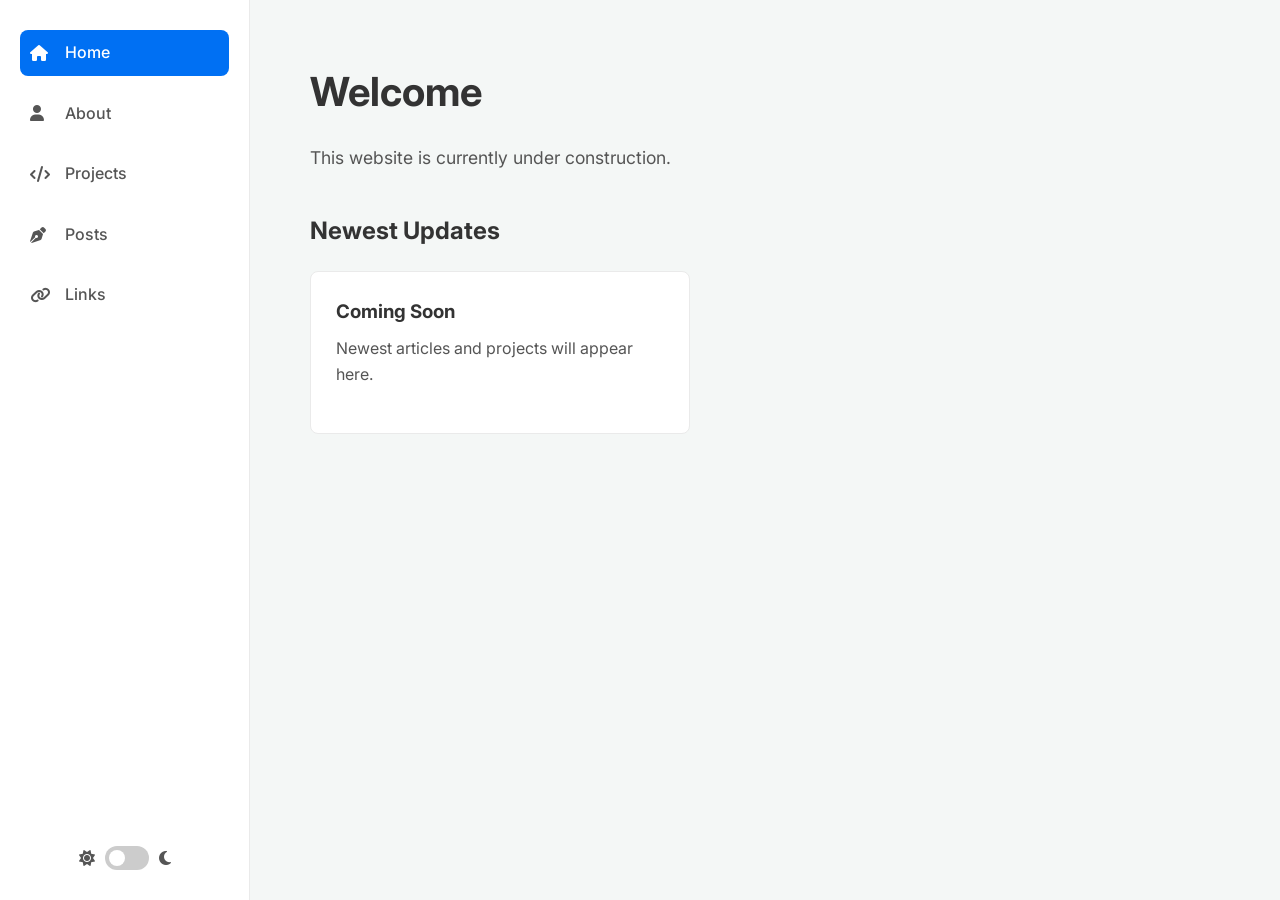
==== index.html @ da0a3afa "update" ====
<!DOCTYPE html>
<html lang="en">
<head>
    <meta charset="UTF-8">
    <meta name="viewport" content="width=device-width, initial-scale=1.0">
    <title>Mischou01 | Portfolio</title>
    <link rel="stylesheet" href="style.css">
    <!-- Google Fonts for a modern look -->
    <link href="https://fonts.googleapis.com/css2?family=Inter:wght@400;500;600;700&display=swap" rel="stylesheet">
    <!-- FontAwesome for icons -->
    <link rel="stylesheet" href="https://cdnjs.cloudflare.com/ajax/libs/font-awesome/6.4.0/css/all.min.css">
</head>
<body>
    <div class="app-container">
        <!-- Sidebar Navigation -->
        <nav class="sidebar">
            
            <ul class="nav-links">
                <li><a href="#" class="nav-btn active" data-target="home"><i class="fas fa-home"></i> Home</a></li>
                <li><a href="#" class="nav-btn" data-target="about"><i class="fas fa-user"></i> About</a></li>
                <li><a href="#" class="nav-btn" data-target="projects"><i class="fas fa-code"></i> Projects</a></li>
                <li><a href="#" class="nav-btn" data-target="posts"><i class="fas fa-pen-nib"></i> Posts</a></li>
                <li><a href="#" class="nav-btn" data-target="links"><i class="fas fa-link"></i> Links</a></li>
            </ul>

            <div class="theme-switch-wrapper">
                <i class="fas fa-sun"></i>
                <label class="theme-switch" for="checkbox">
                    <input type="checkbox" id="checkbox" />
                    <div class="slider round"></div>
                </label>
                <i class="fas fa-moon"></i>
            </div>
        </nav>

        <!-- Main Content Area -->
        <main class="content">
            <section id="home" class="active-section">
                <h1>Welcome</h1>
                <p>This website is currently under construction.</p>
                
                <h2 style="margin-top: 40px; margin-bottom: 20px;">Newest Updates</h2>
                <div class="card-grid">
                    <div class="card">
                        <h3>Coming Soon</h3>
                        <p>Newest articles and projects will appear here.</p>
                    </div>
                </div>
            </section>

            <section id="about" class="hidden-section">
                <h1>About Me</h1>
                <p>I build things. Check back soon for more details, might show some projects!</p>
		<p>I might even add some actual About - info some day...<p>
            </section>

            <section id="projects" class="hidden-section">
                <h1>My Projects</h1>
                <div class="card-grid">
                    <!--  <div class="card"> !
                        <h3>GitHub Repo</h3>
                        <p>You can directly link a tile to an external repository.</p>
                        <a href="https://github.com/mischou01/repo-name-or-so" target="_blank" class="card-link">View on GitHub &rarr;</a>
                    </div>
		    --> 
                </div>
            </section>

            <section id="posts" class="hidden-section">
                <h1>Posts</h1>
                <div class="card-grid">
                    <div class="card">
                        <h3>My First Blog Post</h3>
                        <p>First post / message!</p>
                        <a href="/blog/first-post/" class="card-link">Read Post &rarr;</a>
                    </div>
                </div>
            </section>

            <section id="links" class="hidden-section">
                <h1>Links & Contact</h1>
                <div class="links-container">
                    <a href="mailto:contact@omcconnell.net" class="link-item card">
                        <i class="fas fa-envelope fa-2x"></i>
                        <h3>Email</h3>
                        <p>contact@omcconnell.net</p>
                    </a>
                    <a href="https://github.com/mischou01" target="_blank" class="link-item card">
                        <i class="fab fa-github fa-2x"></i>
                        <h3>GitHub</h3>
                        <p>@mischou01</p>
                    </a>
                </div>
            </section>
        </main>
    </div>
    
    <script src="script.js"></script>
</body>
</html>
---- style.css ----
:root {
    --bg-color: #f4f7f6;
    --text-color: #333333;
    --sidebar-bg: #ffffff;
    --sidebar-text: #555555;
    --accent-color: #0070f3;
    --accent-hover: #0050a0;
    --card-bg: #ffffff;
    --border-color: #eaeaea;
    --btn-text: #ffffff;
}

[data-theme="dark"] {
    --bg-color: #121212;
    --text-color: #e0e0e0;
    --sidebar-bg: #1e1e1e;
    --sidebar-text: #b0b0b0;
    --accent-color: #4da3ff;
    --accent-hover: #73b9ff;
    --card-bg: #2d2d2d;
    --border-color: #333333;
    --btn-text: #121212;
}

* {
    box-sizing: border-box;
    margin: 0;
    padding: 0;
}

body {
    font-family: 'Inter', sans-serif;
    background-color: var(--bg-color);
    color: var(--text-color);
    transition: background-color 0.3s ease, color 0.3s ease;
    line-height: 1.6;
}

.app-container {
    display: flex;
    min-height: 100vh;
}

/* Sidebar Styling */
.sidebar {
    width: 250px;
    background-color: var(--sidebar-bg);
    padding: 30px 20px;
    display: flex;
    flex-direction: column;
    border-right: 1px solid var(--border-color);
    position: fixed;
    height: 100vh;
    transition: background-color 0.3s ease, border-color 0.3s ease;
}

.sidebar-header {
    margin-bottom: 40px;
}

.sidebar-header h2 {
    font-size: 1.5rem;
    font-weight: 700;
    color: var(--text-color);
}

.nav-links {
    list-style: none;
    flex-grow: 1;
}

.nav-links li {
    margin-bottom: 15px;
}

.nav-links a {
    text-decoration: none;
    color: var(--sidebar-text);
    font-weight: 500;
    display: flex;
    align-items: center;
    padding: 10px;
    border-radius: 8px;
    transition: background-color 0.2s, color 0.2s;
}

.nav-links a i {
    width: 25px;
    margin-right: 10px;
}

.nav-links a:hover, .nav-links a.active {
    background-color: var(--accent-color);
    color: var(--btn-text);
}

/* Theme Switcher */
.theme-switch-wrapper {
    display: flex;
    align-items: center;
    justify-content: center;
    gap: 10px;
    margin-top: 20px;
    color: var(--sidebar-text);
}

.theme-switch {
    display: inline-block;
    height: 24px;
    position: relative;
    width: 44px;
}

.theme-switch input {
    display: none;
}

.slider {
    background-color: #ccc;
    bottom: 0;
    cursor: pointer;
    left: 0;
    position: absolute;
    right: 0;
    top: 0;
    transition: .4s;
}

.slider:before {
    background-color: #fff;
    bottom: 4px;
    content: "";
    height: 16px;
    left: 4px;
    position: absolute;
    transition: .4s;
    width: 16px;
}

input:checked + .slider {
    background-color: var(--accent-color);
}

input:checked + .slider:before {
    transform: translateX(20px);
}

.slider.round {
    border-radius: 24px;
}

.slider.round:before {
    border-radius: 50%;
}

/* Main Content Area */
.content {
    flex-grow: 1;
    margin-left: 250px;
    padding: 60px;
    max-width: 900px;
}

.content section {
    display: none;
    animation: fadeIn 0.4s ease-in-out;
}

.content section.active-section {
    display: block;
}

@keyframes fadeIn {
    from { opacity: 0; transform: translateY(10px); }
    to { opacity: 1; transform: translateY(0); }
}

h1 {
    font-size: 2.5rem;
    margin-bottom: 20px;
    color: var(--text-color);
}

p {
    font-size: 1.1rem;
    margin-bottom: 30px;
    color: var(--sidebar-text);
}

.btn {
    display: inline-block;
    padding: 10px 20px;
    background-color: var(--accent-color);
    color: var(--btn-text);
    text-decoration: none;
    border-radius: 6px;
    font-weight: 600;
    transition: background-color 0.2s;
}

.btn:hover {
    background-color: var(--accent-hover);
}

/* Cards (Projects & Links) */
.card-grid, .links-container {
    display: grid;
    grid-template-columns: repeat(auto-fill, minmax(280px, 1fr));
    gap: 20px;
}

.card {
    background-color: var(--card-bg);
    border: 1px solid var(--border-color);
    border-radius: 8px;
    padding: 25px;
    transition: transform 0.2s, box-shadow 0.2s, background-color 0.3s, border-color 0.3s;
}

.card h3 {
    margin-bottom: 10px;
}

.card p {
    font-size: 1rem;
    margin-bottom: 20px;
}

.card-link {
    text-decoration: none;
    color: var(--accent-color);
    font-weight: 600;
}

.card:hover {
    transform: translateY(-5px);
    box-shadow: 0 10px 20px rgba(0,0,0,0.05);
}

[data-theme="dark"] .card:hover {
    box-shadow: 0 10px 20px rgba(0,0,0,0.3);
}

/* Link items */
.link-item {
    text-decoration: none;
    color: inherit;
    display: flex;
    flex-direction: column;
    align-items: center;
    text-align: center;
    cursor: pointer;
}

.link-item i {
    margin-bottom: 15px;
    color: var(--accent-color);
}

.link-item h3 {
    margin-bottom: 5px;
}

.link-item p {
    margin-bottom: 0;
}

/* Responsive */
@media (max-width: 768px) {
    .app-container {
        flex-direction: column;
    }
    .sidebar {
        width: 100%;
        height: auto;
        position: relative;
        padding: 20px;
        border-right: none;
        border-bottom: 1px solid var(--border-color);
    }
    .content {
        margin-left: 0;
        padding: 30px 20px;
    }
    .nav-links {
        display: flex;
        flex-wrap: wrap;
        gap: 10px;
    }
    .nav-links li {
        margin-bottom: 0;
    }
}
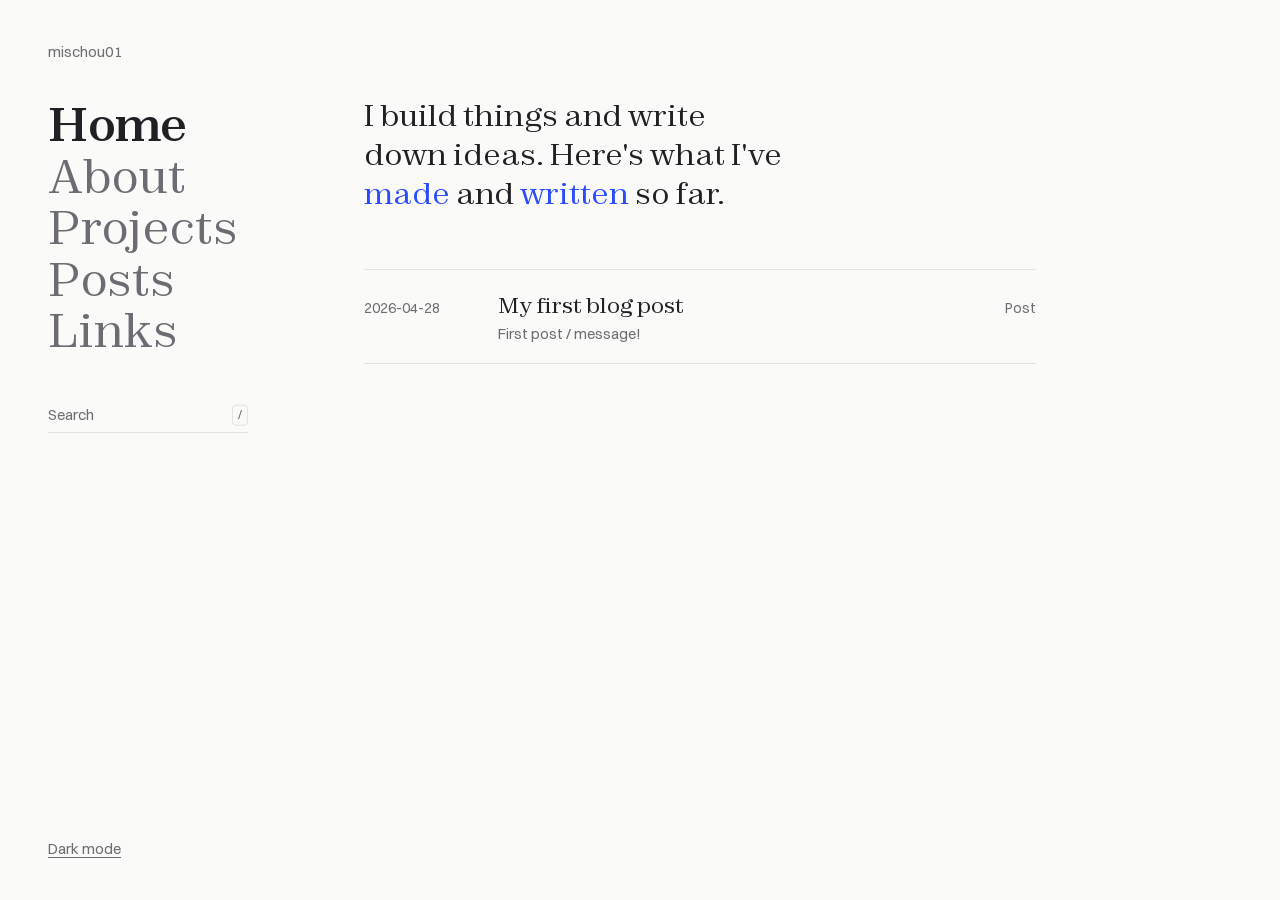
==== commit 17ff2a68: "Updated personal website structure and overhauled the design; no new content" ====
--- a/index.html
+++ b/index.html
@@ -3,98 +3,82 @@
 <head>
     <meta charset="UTF-8">
     <meta name="viewport" content="width=device-width, initial-scale=1.0">
-    <title>Mischou01 | Portfolio</title>
+    <title>mischou01</title>
+    <meta name="description" content="Projects and writing by mischou01.">
+    <meta property="og:title" content="mischou01">
+    <meta property="og:description" content="Projects and writing by mischou01.">
+    <meta property="og:url" content="https://omcconnell.net/">
+    <meta property="og:type" content="website">
+    <link rel="icon" href="favicon.svg" type="image/svg+xml">
+    <script>
+        document.documentElement.classList.add('js');
+        try {
+            document.documentElement.dataset.theme = localStorage.getItem('theme')
+                ?? (matchMedia('(prefers-color-scheme: dark)').matches ? 'dark' : 'light');
+        } catch {}
+    </script>
+    <link rel="preload" href="fonts/zodiak-400.woff2" as="font" type="font/woff2" crossorigin>
     <link rel="stylesheet" href="style.css">
-    <!-- Google Fonts for a modern look -->
-    <link href="https://fonts.googleapis.com/css2?family=Inter:wght@400;500;600;700&display=swap" rel="stylesheet">
-    <!-- FontAwesome for icons -->
-    <link rel="stylesheet" href="https://cdnjs.cloudflare.com/ajax/libs/font-awesome/6.4.0/css/all.min.css">
 </head>
 <body>
-    <div class="app-container">
-        <!-- Sidebar Navigation -->
+    <div class="layout">
         <nav class="sidebar">
-            
+            <a href="#home" class="name">mischou01</a>
             <ul class="nav-links">
-                <li><a href="#" class="nav-btn active" data-target="home"><i class="fas fa-home"></i> Home</a></li>
-                <li><a href="#" class="nav-btn" data-target="about"><i class="fas fa-user"></i> About</a></li>
-                <li><a href="#" class="nav-btn" data-target="projects"><i class="fas fa-code"></i> Projects</a></li>
-                <li><a href="#" class="nav-btn" data-target="posts"><i class="fas fa-pen-nib"></i> Posts</a></li>
-                <li><a href="#" class="nav-btn" data-target="links"><i class="fas fa-link"></i> Links</a></li>
+                <li style="--i: 0"><a href="#home">Home</a></li>
+                <li style="--i: 1"><a href="#about">About</a></li>
+                <li style="--i: 2"><a href="#projects">Projects</a></li>
+                <li style="--i: 3"><a href="#posts">Posts</a></li>
+                <li style="--i: 4"><a href="#links">Links</a></li>
             </ul>
-
-            <div class="theme-switch-wrapper">
-                <i class="fas fa-sun"></i>
-                <label class="theme-switch" for="checkbox">
-                    <input type="checkbox" id="checkbox" />
-                    <div class="slider round"></div>
-                </label>
-                <i class="fas fa-moon"></i>
-            </div>
+            <label class="search">
+                <input type="search" placeholder="Search" aria-label="Search projects and posts">
+                <kbd>/</kbd>
+            </label>
+            <button type="button" class="theme-toggle">Dark mode</button>
         </nav>
 
-        <!-- Main Content Area -->
         <main class="content">
-            <section id="home" class="active-section">
-                <h1>Welcome</h1>
-                <p>This website is currently under construction.</p>
-                
-                <h2 style="margin-top: 40px; margin-bottom: 20px;">Newest Updates</h2>
-                <div class="card-grid">
-                    <div class="card">
-                        <h3>Coming Soon</h3>
-                        <p>Newest articles and projects will appear here.</p>
-                    </div>
+            <section id="home">
+                <p class="lede">I build things and write down ideas. Here's what I've <a href="#projects">made</a> and <a href="#posts">written</a> so far.</p>
+                <div class="list" data-kind="all"></div>
+            </section>
+
+            <section id="about">
+                <p class="lede">I build things.</p>
+                <div class="prose">
+                    <p>Check back soon for more details, might show some projects!</p>
+                    <p>I might even add some actual About - info some day...</p>
                 </div>
             </section>
 
-            <section id="about" class="hidden-section">
-                <h1>About Me</h1>
-                <p>I build things. Check back soon for more details, might show some projects!</p>
-		<p>I might even add some actual About - info some day...<p>
+            <section id="projects">
+                <p class="lede">Things I've built.</p>
+                <div class="list" data-kind="project"></div>
             </section>
 
-            <section id="projects" class="hidden-section">
-                <h1>My Projects</h1>
-                <div class="card-grid">
-                    <!--  <div class="card"> !
-                        <h3>GitHub Repo</h3>
-                        <p>You can directly link a tile to an external repository.</p>
-                        <a href="https://github.com/mischou01/repo-name-or-so" target="_blank" class="card-link">View on GitHub &rarr;</a>
-                    </div>
-		    --> 
-                </div>
+            <section id="posts">
+                <p class="lede">Ideas, notes, and the occasional write-up.</p>
+                <div class="list" data-kind="post"></div>
             </section>
 
-            <section id="posts" class="hidden-section">
-                <h1>Posts</h1>
-                <div class="card-grid">
-                    <div class="card">
-                        <h3>My First Blog Post</h3>
-                        <p>First post / message!</p>
-                        <a href="/blog/first-post/" class="card-link">Read Post &rarr;</a>
-                    </div>
-                </div>
-            </section>
-
-            <section id="links" class="hidden-section">
-                <h1>Links & Contact</h1>
-                <div class="links-container">
-                    <a href="mailto:contact@omcconnell.net" class="link-item card">
-                        <i class="fas fa-envelope fa-2x"></i>
-                        <h3>Email</h3>
-                        <p>contact@omcconnell.net</p>
+            <section id="links">
+                <p class="lede">Say hi.</p>
+                <div class="list">
+                    <a class="row" href="mailto:contact@omcconnell.net">
+                        <span class="meta">Email</span>
+                        <span class="title">contact@omcconnell.net</span>
                     </a>
-                    <a href="https://github.com/mischou01" target="_blank" class="link-item card">
-                        <i class="fab fa-github fa-2x"></i>
-                        <h3>GitHub</h3>
-                        <p>@mischou01</p>
+                    <a class="row" href="https://github.com/mischou01" target="_blank" rel="noopener">
+                        <span class="meta">GitHub</span>
+                        <span class="title">@mischou01</span>
                     </a>
                 </div>
             </section>
         </main>
     </div>
-    
+
+    <script src="content.js"></script>
     <script src="script.js"></script>
 </body>
 </html>
--- a/style.css
+++ b/style.css
@@ -1,25 +1,48 @@
+@font-face {
+    font-family: 'Zodiak';
+    src: url('fonts/zodiak-400.woff2') format('woff2');
+    font-weight: 400;
+    font-display: swap;
+}
+
+@font-face {
+    font-family: 'Zodiak';
+    src: url('fonts/zodiak-700.woff2') format('woff2');
+    font-weight: 700;
+    font-display: swap;
+}
+
+@font-face {
+    font-family: 'Switzer';
+    src: url('fonts/switzer-400.woff2') format('woff2');
+    font-weight: 400;
+    font-display: swap;
+}
+
+@font-face {
+    font-family: 'Switzer';
+    src: url('fonts/switzer-500.woff2') format('woff2');
+    font-weight: 500;
+    font-display: swap;
+}
+
 :root {
-    --bg-color: #f4f7f6;
-    --text-color: #333333;
-    --sidebar-bg: #ffffff;
-    --sidebar-text: #555555;
-    --accent-color: #0070f3;
-    --accent-hover: #0050a0;
-    --card-bg: #ffffff;
-    --border-color: #eaeaea;
-    --btn-text: #ffffff;
+    --bg: #FAFAF8;
+    --ink: #1F2124;
+    --muted: #6B6D72;
+    --rule: #E2E2DE;
+    --accent: #2B4BFF;
+    --serif: 'Zodiak', Georgia, serif;
+    --sans: 'Switzer', system-ui, sans-serif;
+    --ease: cubic-bezier(0.2, 0.7, 0.2, 1);
 }
 
 [data-theme="dark"] {
-    --bg-color: #121212;
-    --text-color: #e0e0e0;
-    --sidebar-bg: #1e1e1e;
-    --sidebar-text: #b0b0b0;
-    --accent-color: #4da3ff;
-    --accent-hover: #73b9ff;
-    --card-bg: #2d2d2d;
-    --border-color: #333333;
-    --btn-text: #121212;
+    --bg: #18191C;
+    --ink: #ECECE8;
+    --muted: #8E9096;
+    --rule: #2C2D31;
+    --accent: #8E9DFF;
 }
 
 * {
@@ -29,265 +52,408 @@
 }
 
 body {
-    font-family: 'Inter', sans-serif;
-    background-color: var(--bg-color);
-    color: var(--text-color);
-    transition: background-color 0.3s ease, color 0.3s ease;
-    line-height: 1.6;
-}
-
-.app-container {
-    display: flex;
+    font-family: var(--sans);
+    font-size: 17px;
+    line-height: 1.55;
+    background: var(--bg);
+    color: var(--ink);
+}
+
+a {
+    color: inherit;
+}
+
+:focus-visible {
+    outline: 2px solid var(--accent);
+    outline-offset: 3px;
+}
+
+.layout {
+    display: grid;
+    grid-template-columns: 340px minmax(0, 760px);
     min-height: 100vh;
 }
 
-/* Sidebar Styling */
 .sidebar {
-    width: 250px;
-    background-color: var(--sidebar-bg);
-    padding: 30px 20px;
+    position: sticky;
+    top: 0;
+    height: 100vh;
+    overflow-y: auto;
+    padding: 40px 0 40px 48px;
     display: flex;
     flex-direction: column;
-    border-right: 1px solid var(--border-color);
-    position: fixed;
-    height: 100vh;
-    transition: background-color 0.3s ease, border-color 0.3s ease;
-}
-
-.sidebar-header {
-    margin-bottom: 40px;
-}
-
-.sidebar-header h2 {
-    font-size: 1.5rem;
-    font-weight: 700;
-    color: var(--text-color);
+}
+
+.name {
+    color: var(--muted);
+    font-size: 15px;
+    text-decoration: none;
+    margin-bottom: 36px;
 }
 
 .nav-links {
     list-style: none;
-    flex-grow: 1;
+    font-family: var(--serif);
+    font-size: 46px;
+    line-height: 1.12;
 }
 
 .nav-links li {
-    margin-bottom: 15px;
+    animation: rise 0.7s var(--ease) backwards;
+    animation-delay: calc(var(--i) * 70ms);
 }
 
 .nav-links a {
+    display: inline-block;
+    color: var(--muted);
     text-decoration: none;
-    color: var(--sidebar-text);
-    font-weight: 500;
-    display: flex;
-    align-items: center;
-    padding: 10px;
-    border-radius: 8px;
-    transition: background-color 0.2s, color 0.2s;
-}
-
-.nav-links a i {
-    width: 25px;
-    margin-right: 10px;
-}
-
-.nav-links a:hover, .nav-links a.active {
-    background-color: var(--accent-color);
-    color: var(--btn-text);
-}
-
-/* Theme Switcher */
-.theme-switch-wrapper {
-    display: flex;
-    align-items: center;
-    justify-content: center;
-    gap: 10px;
-    margin-top: 20px;
-    color: var(--sidebar-text);
-}
-
-.theme-switch {
-    display: inline-block;
-    height: 24px;
+    transition: color 0.2s, transform 0.3s var(--ease);
+}
+
+.nav-links a:hover {
+    color: var(--ink);
+    transform: translateX(6px);
+}
+
+.search {
     position: relative;
-    width: 44px;
-}
-
-.theme-switch input {
+    display: block;
+    width: 200px;
+    margin-top: 40px;
+    animation: rise 0.7s var(--ease) 350ms backwards;
+}
+
+.search input {
+    width: 100%;
+    font: inherit;
+    font-size: 15px;
+    color: var(--ink);
+    background: none;
+    border: none;
+    border-bottom: 1px solid var(--rule);
+    border-radius: 0;
+    padding: 6px 24px 6px 0;
+    transition: border-color 0.2s;
+}
+
+.search input::placeholder {
+    color: var(--muted);
+}
+
+.search input:focus {
+    outline: none;
+    border-bottom-color: var(--accent);
+}
+
+.search input::-webkit-search-cancel-button {
     display: none;
 }
 
-.slider {
-    background-color: #ccc;
-    bottom: 0;
-    cursor: pointer;
-    left: 0;
+.search kbd {
     position: absolute;
     right: 0;
-    top: 0;
-    transition: .4s;
-}
-
-.slider:before {
-    background-color: #fff;
-    bottom: 4px;
+    top: 50%;
+    translate: 0 -50%;
+    font: inherit;
+    font-size: 12px;
+    color: var(--muted);
+    border: 1px solid var(--rule);
+    border-radius: 4px;
+    padding: 0 5px;
+    transition: opacity 0.2s;
+}
+
+.search input:focus + kbd,
+.search input:not(:placeholder-shown) + kbd {
+    opacity: 0;
+}
+
+.nav-links a.active {
+    color: var(--ink);
+    font-weight: 700;
+}
+
+.theme-toggle {
+    align-self: flex-start;
+    margin-top: auto;
+    font: inherit;
+    font-size: 15px;
+    color: var(--muted);
+    background: none;
+    border: none;
+    cursor: pointer;
+    text-decoration: underline;
+    text-underline-offset: 3px;
+}
+
+.theme-toggle:hover {
+    color: var(--ink);
+}
+
+.content {
+    padding: 96px 64px 64px 24px;
+}
+
+.js .content section {
+    display: none;
+}
+
+.js .content section.active-section {
+    display: block;
+}
+
+.active-section .lede,
+.active-section .prose,
+.active-section .row,
+.active-section .empty {
+    animation: rise 0.6s var(--ease) backwards;
+}
+
+.active-section .prose {
+    animation-delay: 80ms;
+}
+
+.active-section .row {
+    animation-delay: calc(80ms + min(var(--i, 0), 8) * 50ms);
+}
+
+@keyframes rise {
+    from {
+        opacity: 0;
+        transform: translateY(10px);
+    }
+}
+
+.content section + section {
+    margin-top: 96px;
+}
+
+.js .content section + section {
+    margin-top: 0;
+}
+
+.lede {
+    font-family: var(--serif);
+    font-size: 30px;
+    line-height: 1.3;
+    max-width: 26ch;
+    margin-bottom: 56px;
+    text-wrap: balance;
+}
+
+.lede a {
+    color: var(--accent);
+    text-decoration: none;
+}
+
+.lede a:hover {
+    text-decoration: underline;
+    text-decoration-thickness: 1px;
+    text-underline-offset: 4px;
+}
+
+.prose {
+    max-width: 60ch;
+    color: var(--muted);
+}
+
+.prose p + p {
+    margin-top: 1em;
+}
+
+.row {
+    position: relative;
+    display: grid;
+    grid-template-columns: 110px 1fr auto;
+    gap: 24px;
+    align-items: baseline;
+    padding: 18px 0;
+    border-top: 1px solid var(--rule);
+    text-decoration: none;
+}
+
+.row[hidden] {
+    display: none;
+}
+
+.list:has(.row:not([hidden])) {
+    border-bottom: 1px solid var(--rule);
+}
+
+a.row::before {
     content: "";
-    height: 16px;
-    left: 4px;
     position: absolute;
-    transition: .4s;
-    width: 16px;
-}
-
-input:checked + .slider {
-    background-color: var(--accent-color);
-}
-
-input:checked + .slider:before {
-    transform: translateX(20px);
-}
-
-.slider.round {
-    border-radius: 24px;
-}
-
-.slider.round:before {
-    border-radius: 50%;
-}
-
-/* Main Content Area */
-.content {
-    flex-grow: 1;
-    margin-left: 250px;
-    padding: 60px;
-    max-width: 900px;
-}
-
-.content section {
-    display: none;
-    animation: fadeIn 0.4s ease-in-out;
-}
-
-.content section.active-section {
+    left: 0;
+    right: 0;
+    top: -1px;
+    height: 1px;
+    background: var(--accent);
+    transform: scaleX(0);
+    transform-origin: left;
+    transition: transform 0.4s var(--ease);
+}
+
+a.row:hover::before,
+a.row:focus-visible::before {
+    transform: scaleX(1);
+}
+
+.meta, .kind {
+    color: var(--muted);
+    font-size: 14px;
+    font-variant-numeric: tabular-nums;
+}
+
+.title {
     display: block;
-}
-
-@keyframes fadeIn {
-    from { opacity: 0; transform: translateY(10px); }
-    to { opacity: 1; transform: translateY(0); }
-}
-
-h1 {
-    font-size: 2.5rem;
-    margin-bottom: 20px;
-    color: var(--text-color);
-}
-
-p {
-    font-size: 1.1rem;
-    margin-bottom: 30px;
-    color: var(--sidebar-text);
-}
-
-.btn {
-    display: inline-block;
-    padding: 10px 20px;
-    background-color: var(--accent-color);
-    color: var(--btn-text);
-    text-decoration: none;
-    border-radius: 6px;
-    font-weight: 600;
-    transition: background-color 0.2s;
-}
-
-.btn:hover {
-    background-color: var(--accent-hover);
-}
-
-/* Cards (Projects & Links) */
-.card-grid, .links-container {
-    display: grid;
-    grid-template-columns: repeat(auto-fill, minmax(280px, 1fr));
-    gap: 20px;
-}
-
-.card {
-    background-color: var(--card-bg);
-    border: 1px solid var(--border-color);
-    border-radius: 8px;
-    padding: 25px;
-    transition: transform 0.2s, box-shadow 0.2s, background-color 0.3s, border-color 0.3s;
-}
-
-.card h3 {
-    margin-bottom: 10px;
-}
-
-.card p {
-    font-size: 1rem;
-    margin-bottom: 20px;
-}
-
-.card-link {
-    text-decoration: none;
-    color: var(--accent-color);
-    font-weight: 600;
-}
-
-.card:hover {
-    transform: translateY(-5px);
-    box-shadow: 0 10px 20px rgba(0,0,0,0.05);
-}
-
-[data-theme="dark"] .card:hover {
-    box-shadow: 0 10px 20px rgba(0,0,0,0.3);
-}
-
-/* Link items */
-.link-item {
-    text-decoration: none;
-    color: inherit;
+    font-family: var(--serif);
+    font-size: 22px;
+    transition: color 0.15s;
+}
+
+a.row:hover .title {
+    color: var(--accent);
+}
+
+.blurb {
+    display: block;
+    color: var(--muted);
+    font-size: 15px;
+}
+
+.empty {
+    color: var(--muted);
+}
+
+.post {
+    max-width: 680px;
+    margin: 0 auto;
+    padding: 40px 24px 96px;
+}
+
+.post-top {
     display: flex;
-    flex-direction: column;
-    align-items: center;
-    text-align: center;
-    cursor: pointer;
-}
-
-.link-item i {
-    margin-bottom: 15px;
-    color: var(--accent-color);
-}
-
-.link-item h3 {
-    margin-bottom: 5px;
-}
-
-.link-item p {
+    justify-content: space-between;
+    margin-bottom: 96px;
+}
+
+.post-top .name {
     margin-bottom: 0;
 }
 
-/* Responsive */
-@media (max-width: 768px) {
-    .app-container {
-        flex-direction: column;
-    }
+.post h1 {
+    font-family: var(--serif);
+    font-size: 46px;
+    line-height: 1.1;
+    margin-bottom: 12px;
+}
+
+.post time {
+    display: block;
+    color: var(--muted);
+    font-size: 15px;
+    margin-bottom: 48px;
+}
+
+.post-body {
+    font-family: var(--serif);
+    font-size: 20px;
+    line-height: 1.7;
+}
+
+.post-body p + p {
+    margin-top: 1.1em;
+}
+
+.post-body a {
+    color: var(--accent);
+}
+
+@media (max-width: 860px) {
+    .layout {
+        grid-template-columns: 1fr;
+        align-content: start;
+    }
+
     .sidebar {
-        width: 100%;
+        position: static;
         height: auto;
-        position: relative;
-        padding: 20px;
-        border-right: none;
-        border-bottom: 1px solid var(--border-color);
-    }
-    .content {
-        margin-left: 0;
-        padding: 30px 20px;
-    }
+        padding: 24px 20px 0;
+        display: grid;
+        grid-template-columns: 1fr auto;
+        row-gap: 16px;
+    }
+
+    .name {
+        margin-bottom: 0;
+    }
+
     .nav-links {
+        grid-column: 1 / -1;
+        grid-row: 2;
         display: flex;
         flex-wrap: wrap;
-        gap: 10px;
-    }
-    .nav-links li {
-        margin-bottom: 0;
-    }
-}+        gap: 0 18px;
+        font-size: 28px;
+    }
+
+    .theme-toggle {
+        grid-column: 2;
+        grid-row: 1;
+        margin-top: 0;
+    }
+
+    .search {
+        grid-column: 1 / -1;
+        grid-row: 3;
+        width: 100%;
+        margin-top: 8px;
+    }
+
+    .search kbd {
+        display: none;
+    }
+
+    .content {
+        padding: 48px 20px 64px;
+    }
+
+    .lede {
+        font-size: 25px;
+        margin-bottom: 36px;
+    }
+
+    .row {
+        grid-template-columns: 1fr auto;
+        gap: 2px 16px;
+    }
+
+    .row .meta {
+        grid-column: 1 / -1;
+    }
+
+    .post-top {
+        margin-bottom: 56px;
+    }
+
+    .post h1 {
+        font-size: 34px;
+    }
+
+    .post-body {
+        font-size: 18px;
+    }
+}
+
+::view-transition-old(root),
+::view-transition-new(root) {
+    animation: none;
+    mix-blend-mode: normal;
+}
+
+@media (prefers-reduced-motion: reduce) {
+    *, ::before, ::after {
+        transition: none !important;
+        animation: none !important;
+    }
+}
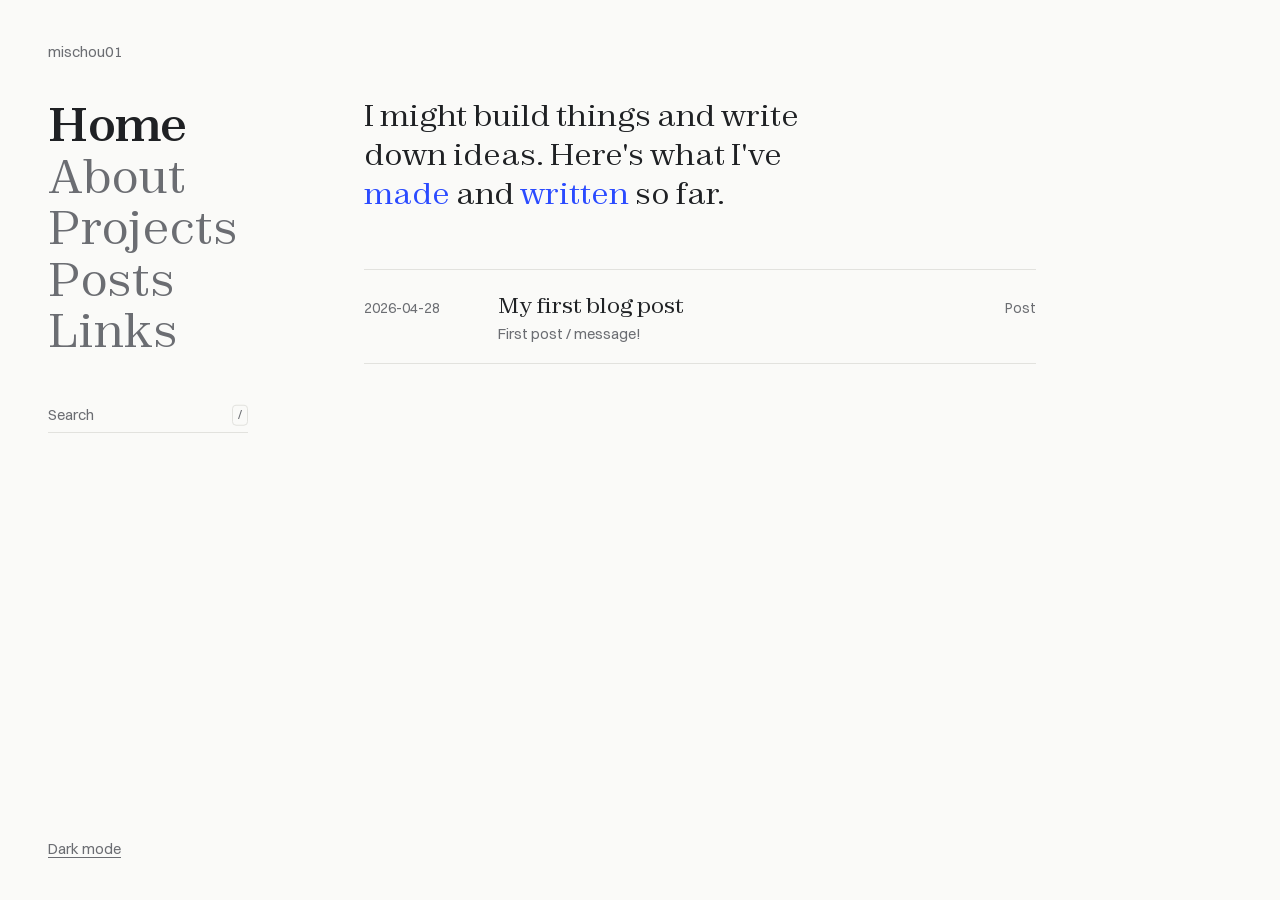
==== commit d5f96e2f: "changed wording to be appropriate" ====
--- a/index.html
+++ b/index.html
@@ -40,7 +40,7 @@
 
         <main class="content">
             <section id="home">
-                <p class="lede">I build things and write down ideas. Here's what I've <a href="#projects">made</a> and <a href="#posts">written</a> so far.</p>
+                <p class="lede">I might build things and write down ideas. Here's what I've <a href="#projects">made</a> and <a href="#posts">written</a> so far.</p>
                 <div class="list" data-kind="all"></div>
             </section>
 
@@ -48,7 +48,7 @@
                 <p class="lede">I build things.</p>
                 <div class="prose">
                     <p>Check back soon for more details, might show some projects!</p>
-                    <p>I might even add some actual About - info some day...</p>
+                    <p>I might even add some actual About-info some day...</p>
                 </div>
             </section>
 
